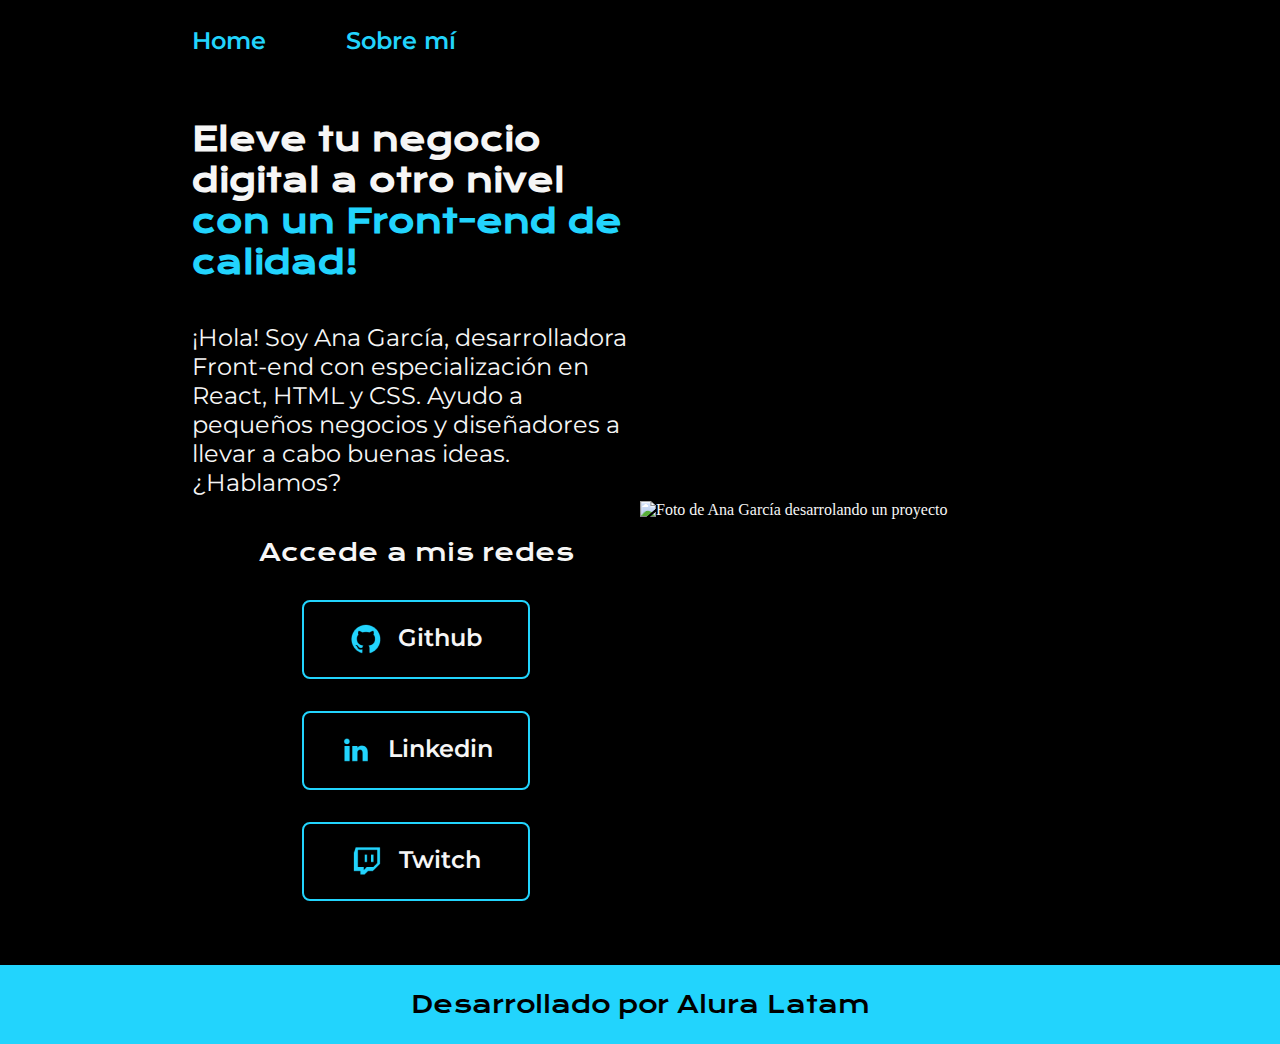
==== index.html @ 08aa2cc6 "Primeiro commit" ====
<!DOCTYPE html>
<html lang="es-mx">

<head>
    <meta charset="UTF-8">
    <meta http-equiv="X-UA-Compatible" content="IE=edge">
    <meta name="viewport" content="width=device-width, initial-scale=1.0">
    <title>Portafolio</title>
    <link rel="stylesheet" href="styles/style.css">

</head>

<body>
    <header class="header">
        <nav class="header__menu">
            <a class="header__menu__link" href="index.html">Home</a>
            <a class="header__menu__link" href="about.html">Sobre mí</a>
        </nav>
    </header>
    <main class="presentacion">
        <section class="presentacion__contenido">
            <h1 class="presentacion__contenido__titulo">
                Eleve tu negocio digital a otro nivel
                <strong class="titulo-destaque">con un Front-end de calidad!
                </strong>
            </h1>
            <p class="presentacion__contenido__texto">¡Hola! Soy Ana García, desarrolladora Front-end con
                especialización en React, HTML y CSS. Ayudo a pequeños
                negocios y diseñadores a llevar a cabo buenas ideas.
                ¿Hablamos?

            </p>
            <div class="presentacion__enlaces">
                <h2 class="presentacion__enlaces__subtitulo">Accede a mis redes</h2>
                <a class="presentacion__enlaces__link" href="https://github.com/">
                    <img src="./assets/github.png">
                    Github
                </a>
                <a class="presentacion__enlaces__link" href="https://linkedin.com/in/">
                    <img src="./assets/linkedin.png">
                    Linkedin
                </a>
                <a class="presentacion__enlaces__link" href="https://twitch.tv/">
                    <img src="./assets/twitch.png">
                    Twitch
                </a>
            </div>

        </section>
        <img class="presentacion__imagen" src="./assets/Imagen.png" alt="Foto de Ana García desarrolando un proyecto">
    </main>
    <footer class="footer">
        <p>Desarrollado por Alura Latam</p>
    </footer>
</body>

</html>
---- styles/style.css ----
@import url('https://fonts.googleapis.com/css2?family=Krona+One&family=Montserrat:wght@400;600&display=swap');


:root {
    --color-primaria: #000000;
    --color-secundaria: #F6F6F6;
    --color-terciaria: #22D4FD;
    --color-hover: #272727;

    --fuente-krona: 'Krona One', sans-serif;
    --fuente-montserrat: 'Montserrat', sans-serif;
}

* {
    padding: 0;
    margin: 0;
}

body {
    box-sizing: border-box;
    background-color: var(--color-primaria);
    color: var(--color-secundaria);
}

.header {
    padding: 2% 0% 0% 15%;
}

.header__menu {
    display: flex;
    gap: 80px;
}

.header__menu__link {
    font-family: var(--fuente-montserrat);
    font-size: 1.5rem;
    font-weight: 600;
    color: var(--color-terciaria);
    text-decoration: none;

}



.presentacion {
    padding: 5% 15%;
    display: flex;
    align-items: center;
    justify-content: space-between;
}

.presentacion__contenido {
    width: 50%;
    display: flex;
    flex-direction: column;
    gap: 40px;
}


.presentacion__contenido__titulo {
    font-size: 2rem;
    font-family: var(--fuente-krona);
}

.titulo-destaque {
    color: var(--color-terciaria);
    ;
}

.presentacion__contenido__texto {
    font-size: 1.5rem;
    font-family: var(--fuente-montserrat);
}

.presentacion__enlaces {
    display: flex;
    flex-direction: column;
    justify-content: space-between;
    align-items: center;
    gap: 32px;
}

.presentacion__enlaces__subtitulo {
    font-family: var(--fuente-krona);
    font-weight: 400;
    font-size: 1.5rem;
}

.presentacion__enlaces__link {
    display: flex;
    justify-content: center;
    gap: 16px;
    border: 2px solid var(--color-terciaria);
    width: 50%;
    text-align: center;
    border-radius: 8px;
    font-size: 1.5rem;
    font-weight: 600;
    padding: 21.5px 0;
    text-decoration: none;
    color: var(--color-secundaria);
    font-family: var(--fuente-montserrat);
}

.presentacion__enlaces__link:hover {
    background-color: var(--color-hover);
}

.presentacion__imagen {
    width: 50%;
}

.footer {
    color: var(--color-primaria);
    background-color: var(--color-terciaria);
    padding: 24px;
    text-align: center;
    font-family: var(--fuente-krona);
    font-size: 1.5rem;
    font-weight: 400;
}

@media (max-width: 1200px) {

    .header {
        padding: 10%;
    }

    .header__menu {
        justify-content: center;
    }

    .presentacion {
        flex-direction: column-reverse;
        padding: 5%;

    }

    .presentacion__contenido {
        width: auto;
    }

}
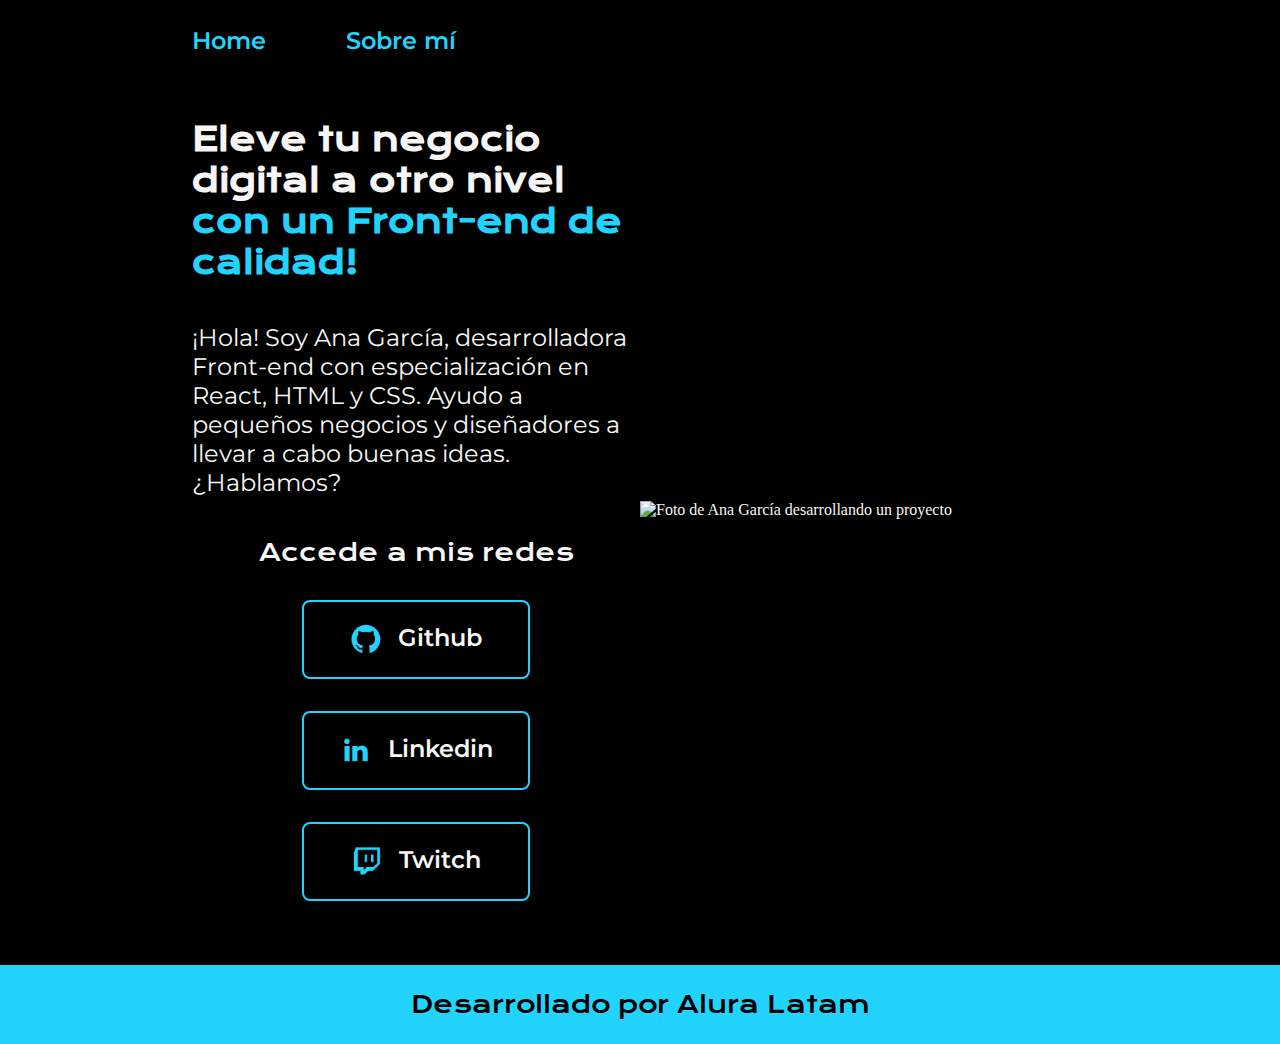
==== commit 75f08646: "Atualizando index.html" ====
--- a/index.html
+++ b/index.html
@@ -3,11 +3,9 @@
 
 <head>
     <meta charset="UTF-8">
-    <meta http-equiv="X-UA-Compatible" content="IE=edge">
     <meta name="viewport" content="width=device-width, initial-scale=1.0">
     <title>Portafolio</title>
     <link rel="stylesheet" href="styles/style.css">
-
 </head>
 
 <body>
@@ -19,35 +17,29 @@
     </header>
     <main class="presentacion">
         <section class="presentacion__contenido">
-            <h1 class="presentacion__contenido__titulo">
-                Eleve tu negocio digital a otro nivel
-                <strong class="titulo-destaque">con un Front-end de calidad!
-                </strong>
+            <h1 class="presentacion__contenido__titulo">Eleve tu negocio digital a otro nivel
+                <strong class="titulo-destaque">con un Front-end de calidad!</strong>
             </h1>
             <p class="presentacion__contenido__texto">¡Hola! Soy Ana García, desarrolladora Front-end con
                 especialización en React, HTML y CSS. Ayudo a pequeños
-                negocios y diseñadores a llevar a cabo buenas ideas.
-                ¿Hablamos?
-
-            </p>
+                negocios y diseñadores a llevar a cabo buenas ideas. ¿Hablamos?</p>
             <div class="presentacion__enlaces">
                 <h2 class="presentacion__enlaces__subtitulo">Accede a mis redes</h2>
-                <a class="presentacion__enlaces__link" href="https://github.com/">
-                    <img src="./assets/github.png">
-                    Github
+                <a class="presentacion__enlaces__link" href="https://github.com/" target="_blank"
+                    rel="noopener noreferrer">
+                    <img src="./assets/github.png"> Github
                 </a>
-                <a class="presentacion__enlaces__link" href="https://linkedin.com/in/">
-                    <img src="./assets/linkedin.png">
-                    Linkedin
+                <a class="presentacion__enlaces__link" href="https://linkedin.com/in/" target="_blank"
+                    rel="noopener noreferrer">
+                    <img src="./assets/linkedin.png"> Linkedin
                 </a>
-                <a class="presentacion__enlaces__link" href="https://twitch.tv/">
-                    <img src="./assets/twitch.png">
-                    Twitch
+                <a class="presentacion__enlaces__link" href="https://twitch.tv/" target="_blank"
+                    rel="noopener noreferrer">
+                    <img src="./assets/twitch.png"> Twitch
                 </a>
             </div>
-
         </section>
-        <img class="presentacion__imagen" src="./assets/Imagen.png" alt="Foto de Ana García desarrolando un proyecto">
+        <img class="presentacion__imagen" src="./assets/Imagen.png" alt="Foto de Ana García desarrollando un proyecto">
     </main>
     <footer class="footer">
         <p>Desarrollado por Alura Latam</p>
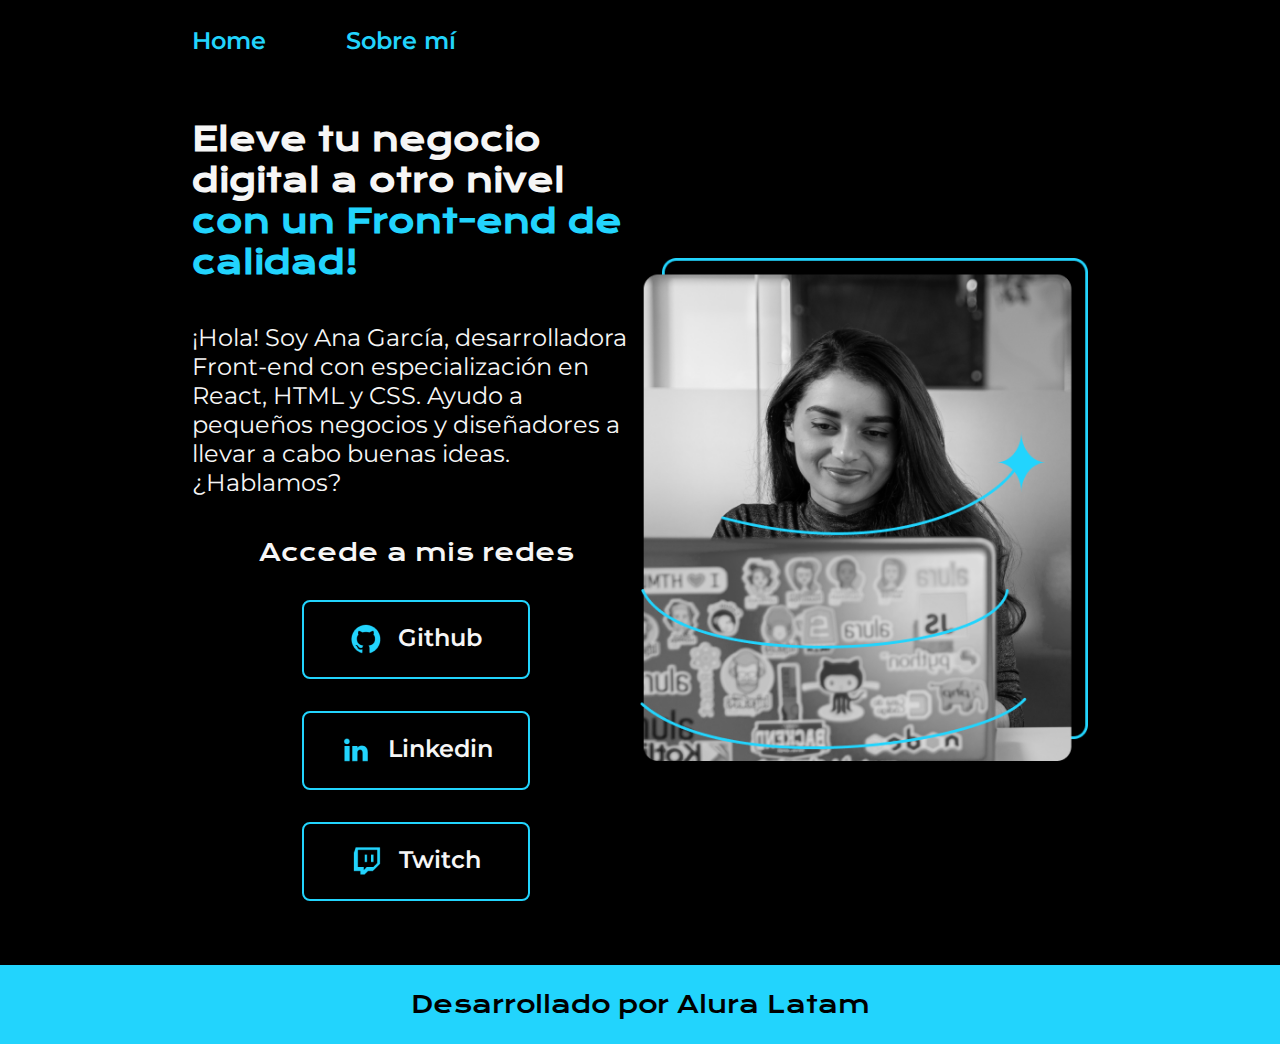
==== commit a12ec421: "oioio" ====
--- a/index.html
+++ b/index.html
@@ -39,7 +39,7 @@
                 </a>
             </div>
         </section>
-        <img class="presentacion__imagen" src="./assets/Imagen.png" alt="Foto de Ana García desarrollando un proyecto">
+        <img class="presentacion__imagen" src="./assets/imagen.png" alt="Foto de Ana García desarrollando un proyecto">
     </main>
     <footer class="footer">
         <p>Desarrollado por Alura Latam</p>
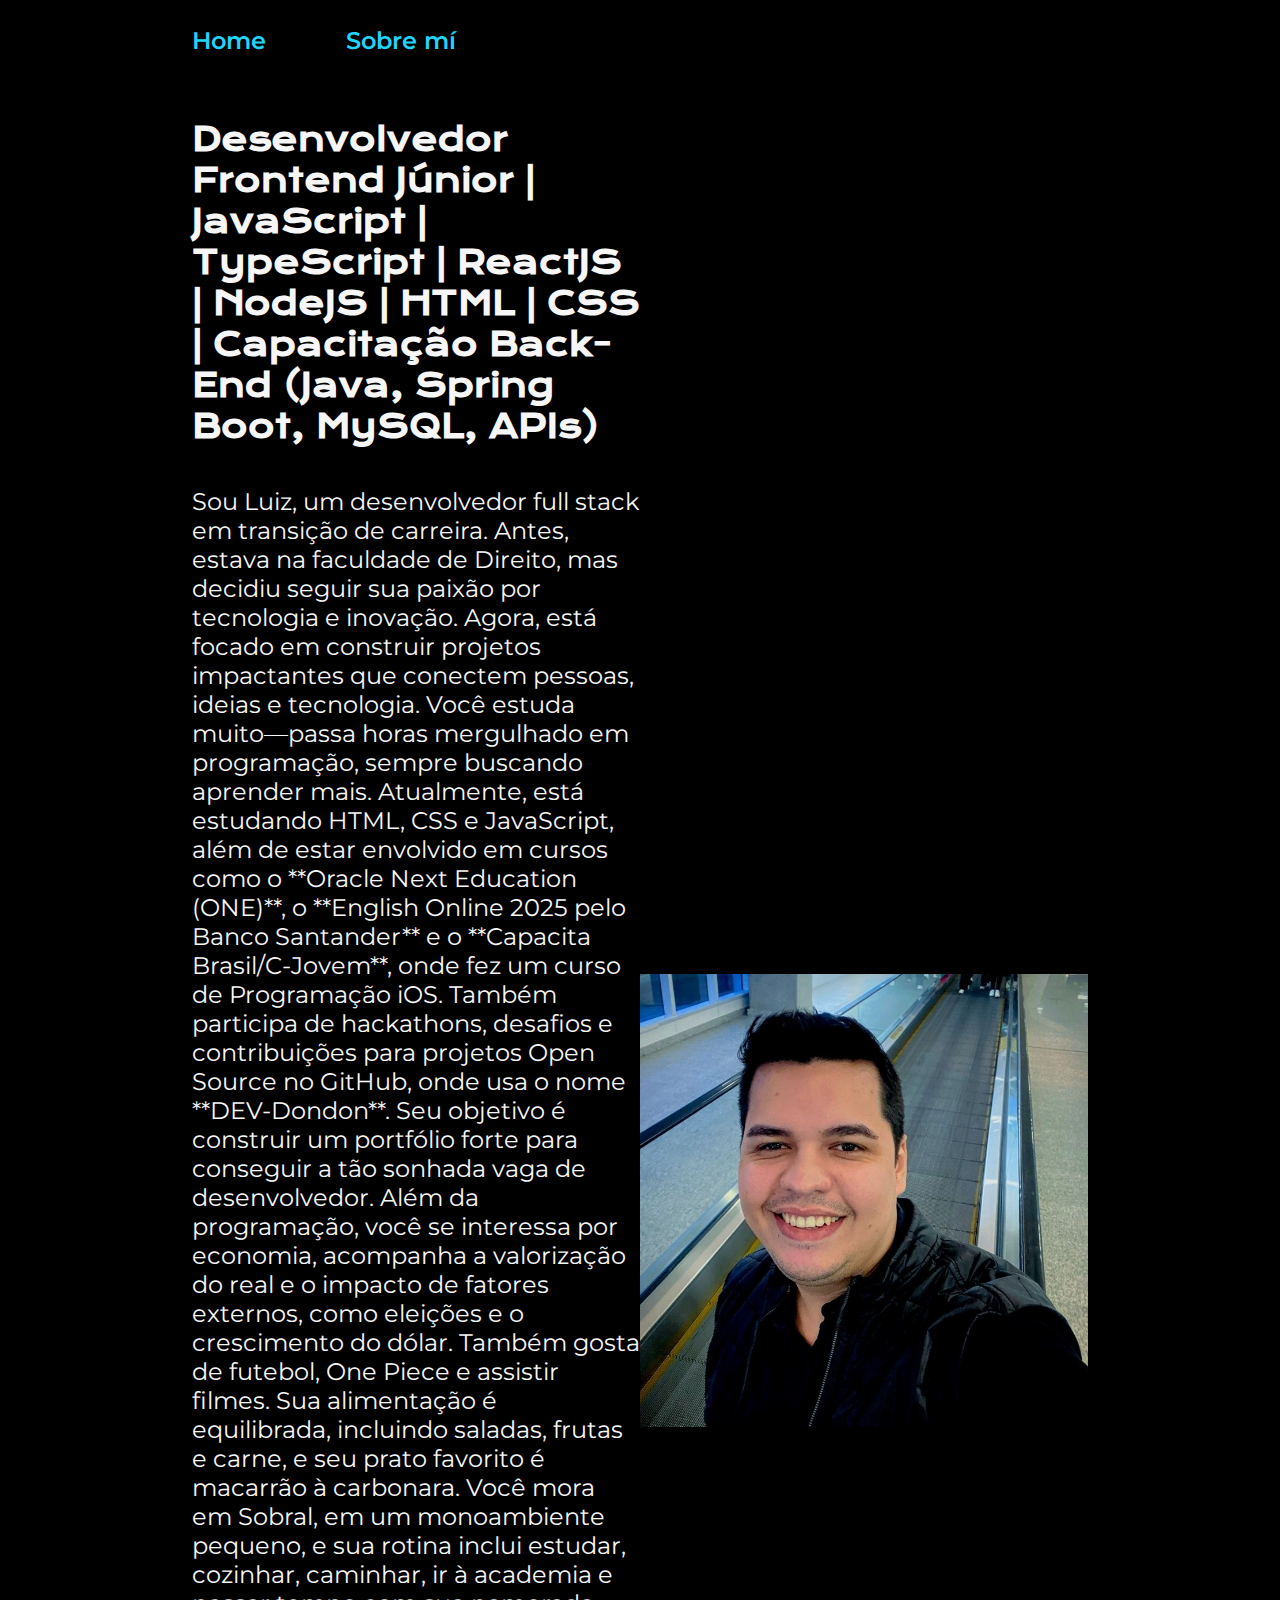
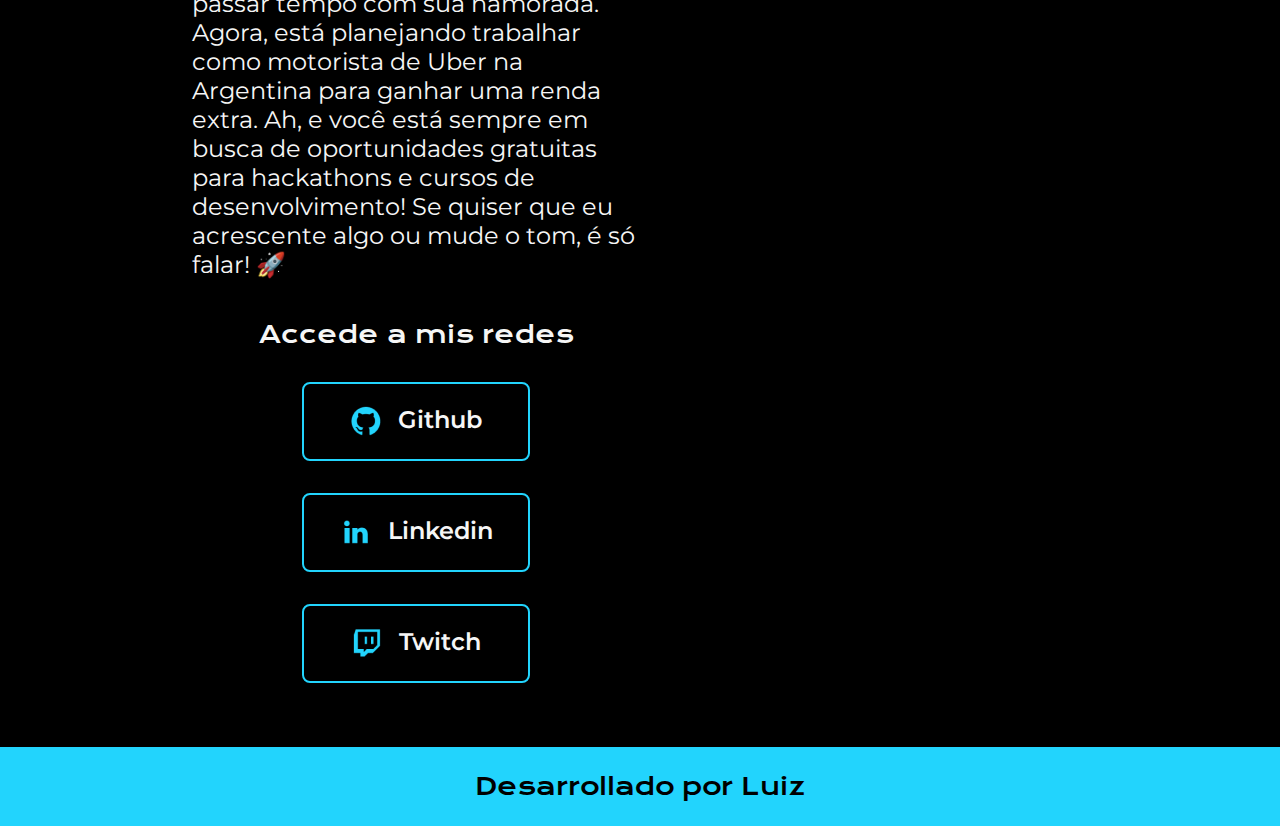
==== commit 4344c192: "Uma nova versão" ====
--- a/index.html
+++ b/index.html
@@ -17,32 +17,55 @@
     </header>
     <main class="presentacion">
         <section class="presentacion__contenido">
-            <h1 class="presentacion__contenido__titulo">Eleve tu negocio digital a otro nivel
-                <strong class="titulo-destaque">con un Front-end de calidad!</strong>
+            <h1 class="presentacion__contenido__titulo">Desenvolvedor Frontend Júnior | JavaScript | TypeScript |
+                ReactJS | NodeJS | HTML | CSS | Capacitação Back-End (Java, Spring Boot, MySQL, APIs)</strong>
             </h1>
-            <p class="presentacion__contenido__texto">¡Hola! Soy Ana García, desarrolladora Front-end con
-                especialización en React, HTML y CSS. Ayudo a pequeños
-                negocios y diseñadores a llevar a cabo buenas ideas. ¿Hablamos?</p>
+            <p class="presentacion__contenido__texto">Sou Luiz, um desenvolvedor full stack em transição de
+                carreira. Antes, estava na faculdade de Direito, mas decidiu seguir sua paixão por tecnologia e
+                inovação. Agora, está focado em construir projetos impactantes que conectem pessoas, ideias e
+                tecnologia.
+
+                Você estuda muito—passa horas mergulhado em programação, sempre buscando aprender mais. Atualmente, está
+                estudando HTML, CSS e JavaScript, além de estar envolvido em cursos como o **Oracle Next Education
+                (ONE)**, o **English Online 2025 pelo Banco Santander** e o **Capacita Brasil/C-Jovem**, onde fez um
+                curso de Programação iOS.
+
+                Também participa de hackathons, desafios e contribuições para projetos Open Source no GitHub, onde usa o
+                nome **DEV-Dondon**. Seu objetivo é construir um portfólio forte para conseguir a tão sonhada vaga de
+                desenvolvedor.
+
+                Além da programação, você se interessa por economia, acompanha a valorização do real e o impacto de
+                fatores externos, como eleições e o crescimento do dólar. Também gosta de futebol, One Piece e assistir
+                filmes. Sua alimentação é equilibrada, incluindo saladas, frutas e carne, e seu prato favorito é
+                macarrão à carbonara.
+
+                Você mora em Sobral, em um monoambiente pequeno, e sua rotina inclui estudar, cozinhar, caminhar, ir à
+                academia e passar tempo com sua namorada. Agora, está planejando trabalhar como motorista de Uber na
+                Argentina para ganhar uma renda extra.
+
+                Ah, e você está sempre em busca de oportunidades gratuitas para hackathons e cursos de desenvolvimento!
+
+                Se quiser que eu acrescente algo ou mude o tom, é só falar! 🚀</p>
             <div class="presentacion__enlaces">
                 <h2 class="presentacion__enlaces__subtitulo">Accede a mis redes</h2>
-                <a class="presentacion__enlaces__link" href="https://github.com/" target="_blank"
+                <a class="presentacion__enlaces__link" href="https://github.com/DEV-Dondon" target="_blank"
                     rel="noopener noreferrer">
                     <img src="./assets/github.png"> Github
                 </a>
-                <a class="presentacion__enlaces__link" href="https://linkedin.com/in/" target="_blank"
-                    rel="noopener noreferrer">
+                <a class="presentacion__enlaces__link" href="https://www.linkedin.com/in/luiz-lucivan-8a45512aa/"
+                    target="_blank" rel="noopener noreferrer">
                     <img src="./assets/linkedin.png"> Linkedin
                 </a>
-                <a class="presentacion__enlaces__link" href="https://twitch.tv/" target="_blank"
+                <a class="presentacion__enlaces__link" href="https://www.twitch.tv/dondon_ttv" target="_blank"
                     rel="noopener noreferrer">
                     <img src="./assets/twitch.png"> Twitch
                 </a>
             </div>
         </section>
-        <img class="presentacion__imagen" src="./assets/imagen.png" alt="Foto de Ana García desarrollando un proyecto">
+        <img class="presentacion__imagen" src="./assets/LF.jpg" alt="Foto de Ana García desarrollando un proyecto">
     </main>
     <footer class="footer">
-        <p>Desarrollado por Alura Latam</p>
+        <p>Desarrollado por Luiz</p>
     </footer>
 </body>
 
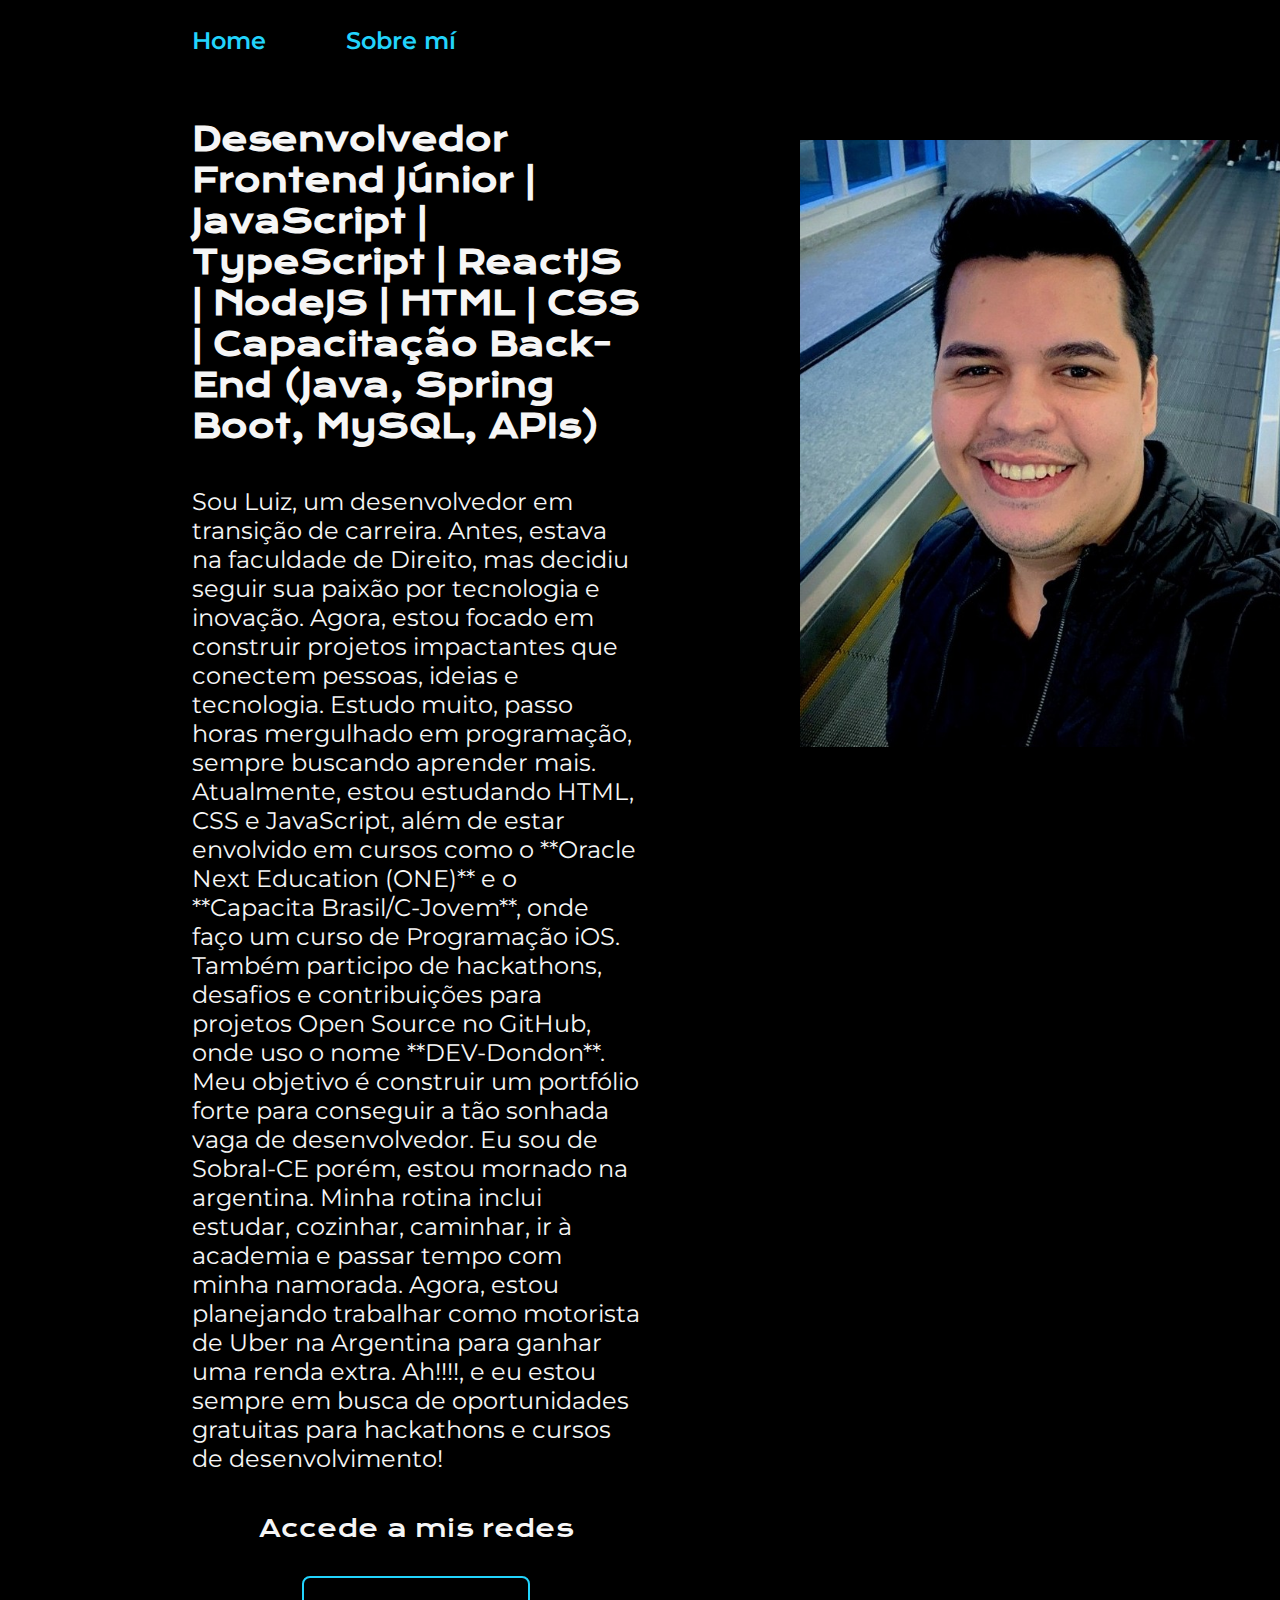
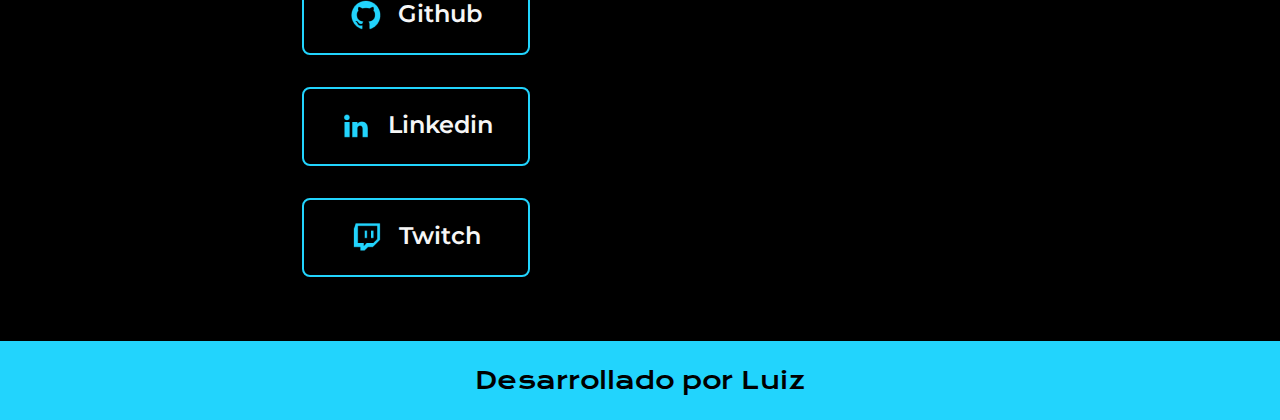
==== commit 5b066637: "oioi" ====
--- a/index.html
+++ b/index.html
@@ -20,32 +20,27 @@
             <h1 class="presentacion__contenido__titulo">Desenvolvedor Frontend Júnior | JavaScript | TypeScript |
                 ReactJS | NodeJS | HTML | CSS | Capacitação Back-End (Java, Spring Boot, MySQL, APIs)</strong>
             </h1>
-            <p class="presentacion__contenido__texto">Sou Luiz, um desenvolvedor full stack em transição de
+            <p class="presentacion__contenido__texto">Sou Luiz, um desenvolvedor em transição de
                 carreira. Antes, estava na faculdade de Direito, mas decidiu seguir sua paixão por tecnologia e
-                inovação. Agora, está focado em construir projetos impactantes que conectem pessoas, ideias e
+                inovação. Agora, estou focado em construir projetos impactantes que conectem pessoas, ideias e
                 tecnologia.
 
-                Você estuda muito—passa horas mergulhado em programação, sempre buscando aprender mais. Atualmente, está
+                Estudo muito, passo horas mergulhado em programação, sempre buscando aprender mais. Atualmente, estou
                 estudando HTML, CSS e JavaScript, além de estar envolvido em cursos como o **Oracle Next Education
-                (ONE)**, o **English Online 2025 pelo Banco Santander** e o **Capacita Brasil/C-Jovem**, onde fez um
+                (ONE)** e o **Capacita Brasil/C-Jovem**, onde faço um
                 curso de Programação iOS.
 
-                Também participa de hackathons, desafios e contribuições para projetos Open Source no GitHub, onde usa o
-                nome **DEV-Dondon**. Seu objetivo é construir um portfólio forte para conseguir a tão sonhada vaga de
+                Também participo de hackathons, desafios e contribuições para projetos Open Source no GitHub, onde uso o
+                nome **DEV-Dondon**. Meu objetivo é construir um portfólio forte para conseguir a tão sonhada vaga de
                 desenvolvedor.
 
-                Além da programação, você se interessa por economia, acompanha a valorização do real e o impacto de
-                fatores externos, como eleições e o crescimento do dólar. Também gosta de futebol, One Piece e assistir
-                filmes. Sua alimentação é equilibrada, incluindo saladas, frutas e carne, e seu prato favorito é
-                macarrão à carbonara.
-
-                Você mora em Sobral, em um monoambiente pequeno, e sua rotina inclui estudar, cozinhar, caminhar, ir à
-                academia e passar tempo com sua namorada. Agora, está planejando trabalhar como motorista de Uber na
+                Eu sou de Sobral-CE porém, estou mornado na argentina. Minha rotina inclui estudar, cozinhar, caminhar,
+                ir à
+                academia e passar tempo com minha namorada. Agora, estou planejando trabalhar como motorista de Uber na
                 Argentina para ganhar uma renda extra.
 
-                Ah, e você está sempre em busca de oportunidades gratuitas para hackathons e cursos de desenvolvimento!
-
-                Se quiser que eu acrescente algo ou mude o tom, é só falar! 🚀</p>
+                Ah!!!!, e eu estou sempre em busca de oportunidades gratuitas para hackathons e cursos de
+                desenvolvimento!</p>
             <div class="presentacion__enlaces">
                 <h2 class="presentacion__enlaces__subtitulo">Accede a mis redes</h2>
                 <a class="presentacion__enlaces__link" href="https://github.com/DEV-Dondon" target="_blank"
--- a/styles/style.css
+++ b/styles/style.css
@@ -107,7 +107,10 @@
 }
 
 .presentacion__imagen {
-    width: 50%;
+    position: absolute;
+    top: 140px; /* Distância do topo */
+    left: 800px; /* Distância da esquerda */
+    width: 600px; 
 }
 
 .footer {
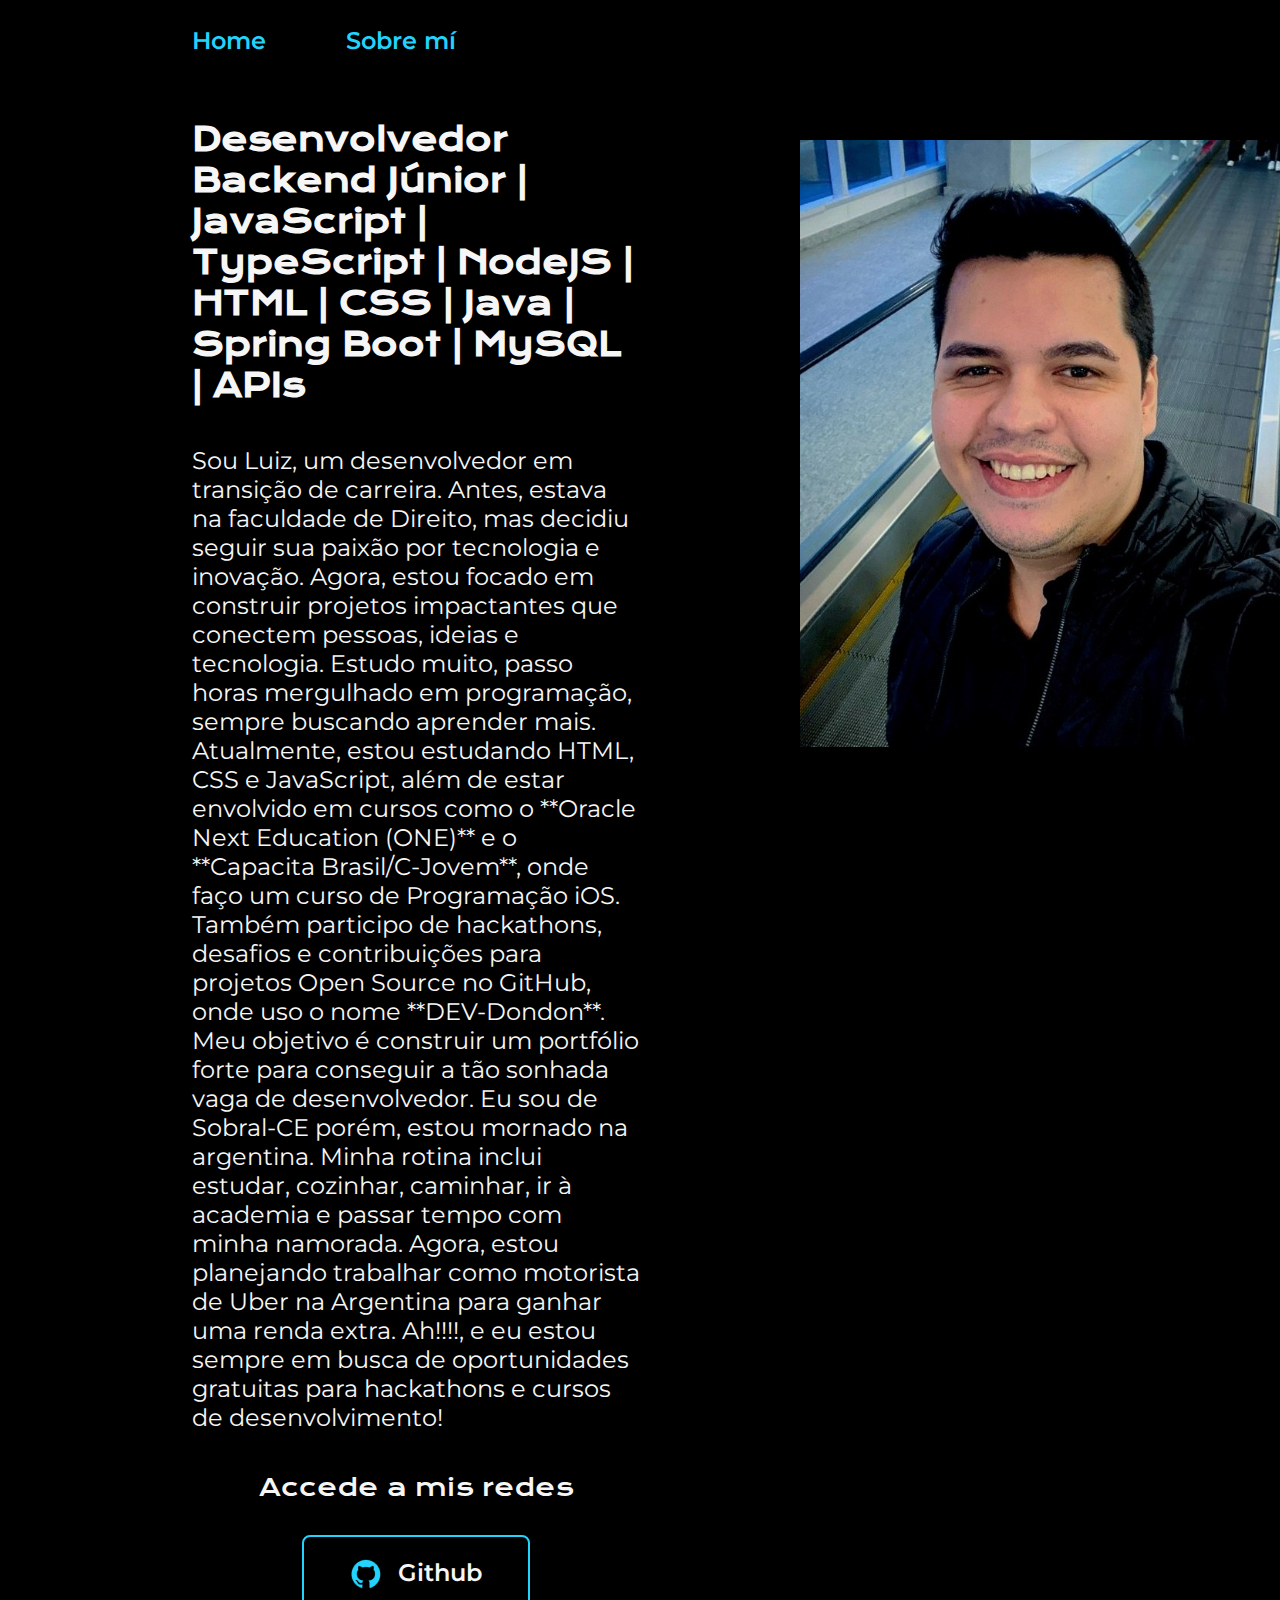
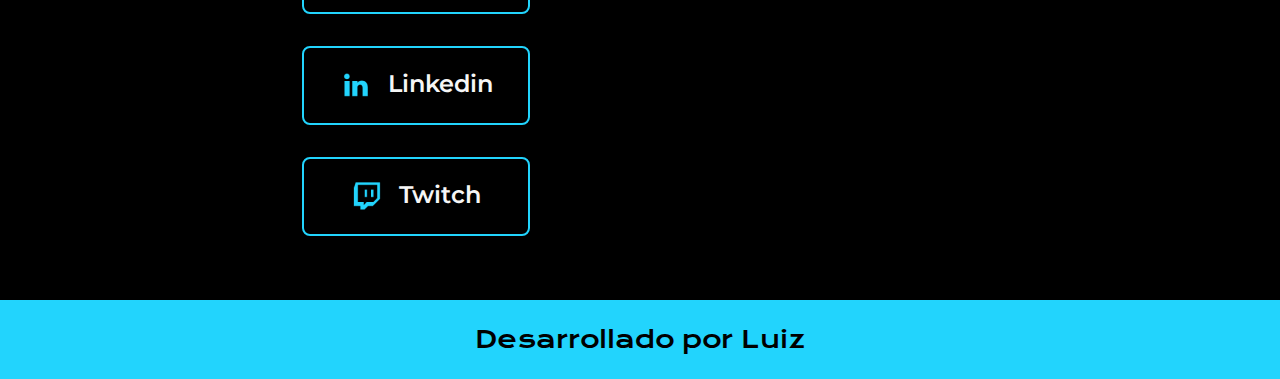
==== commit 2f69465c: "oioioi" ====
--- a/index.html
+++ b/index.html
@@ -17,8 +17,8 @@
     </header>
     <main class="presentacion">
         <section class="presentacion__contenido">
-            <h1 class="presentacion__contenido__titulo">Desenvolvedor Frontend Júnior | JavaScript | TypeScript |
-                ReactJS | NodeJS | HTML | CSS | Capacitação Back-End (Java, Spring Boot, MySQL, APIs)</strong>
+            <h1 class="presentacion__contenido__titulo">Desenvolvedor Backend Júnior | JavaScript | TypeScript | NodeJS
+                | HTML | CSS | Java | Spring Boot | MySQL | APIs</strong>
             </h1>
             <p class="presentacion__contenido__texto">Sou Luiz, um desenvolvedor em transição de
                 carreira. Antes, estava na faculdade de Direito, mas decidiu seguir sua paixão por tecnologia e
